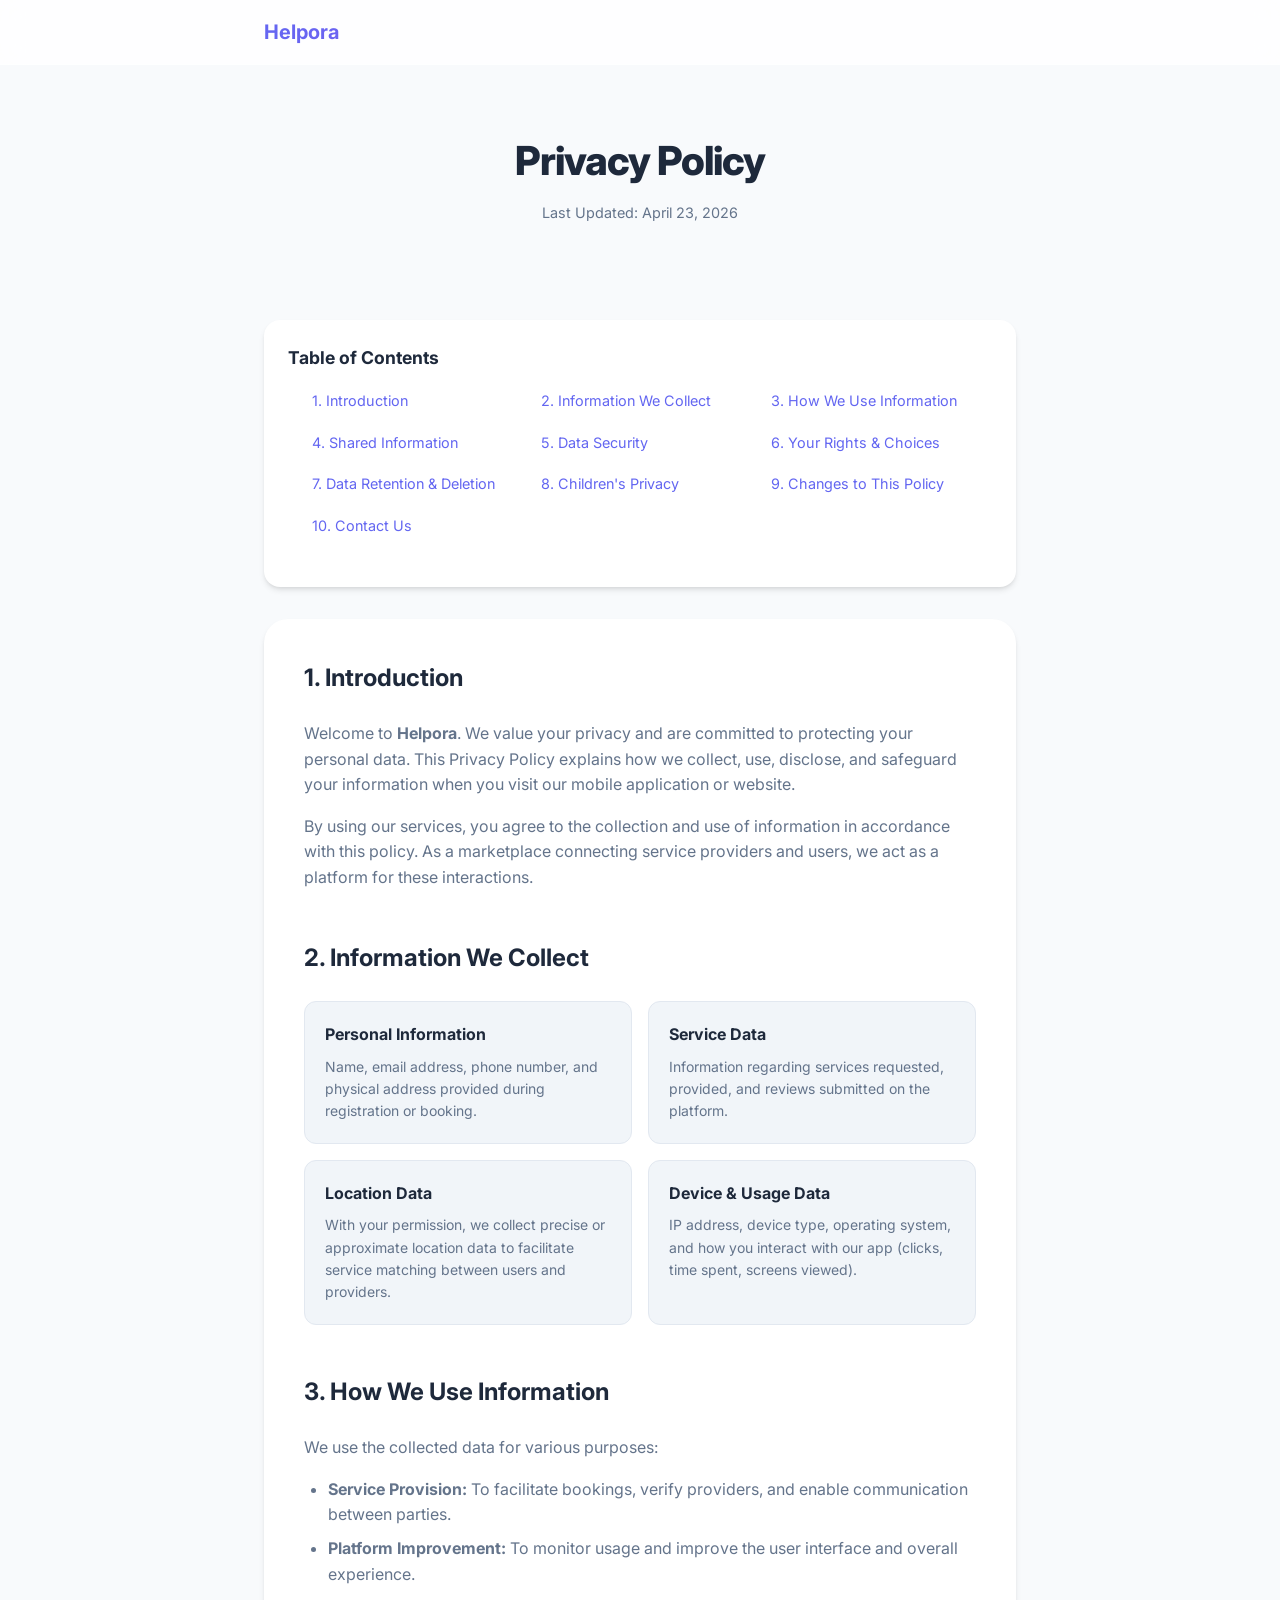
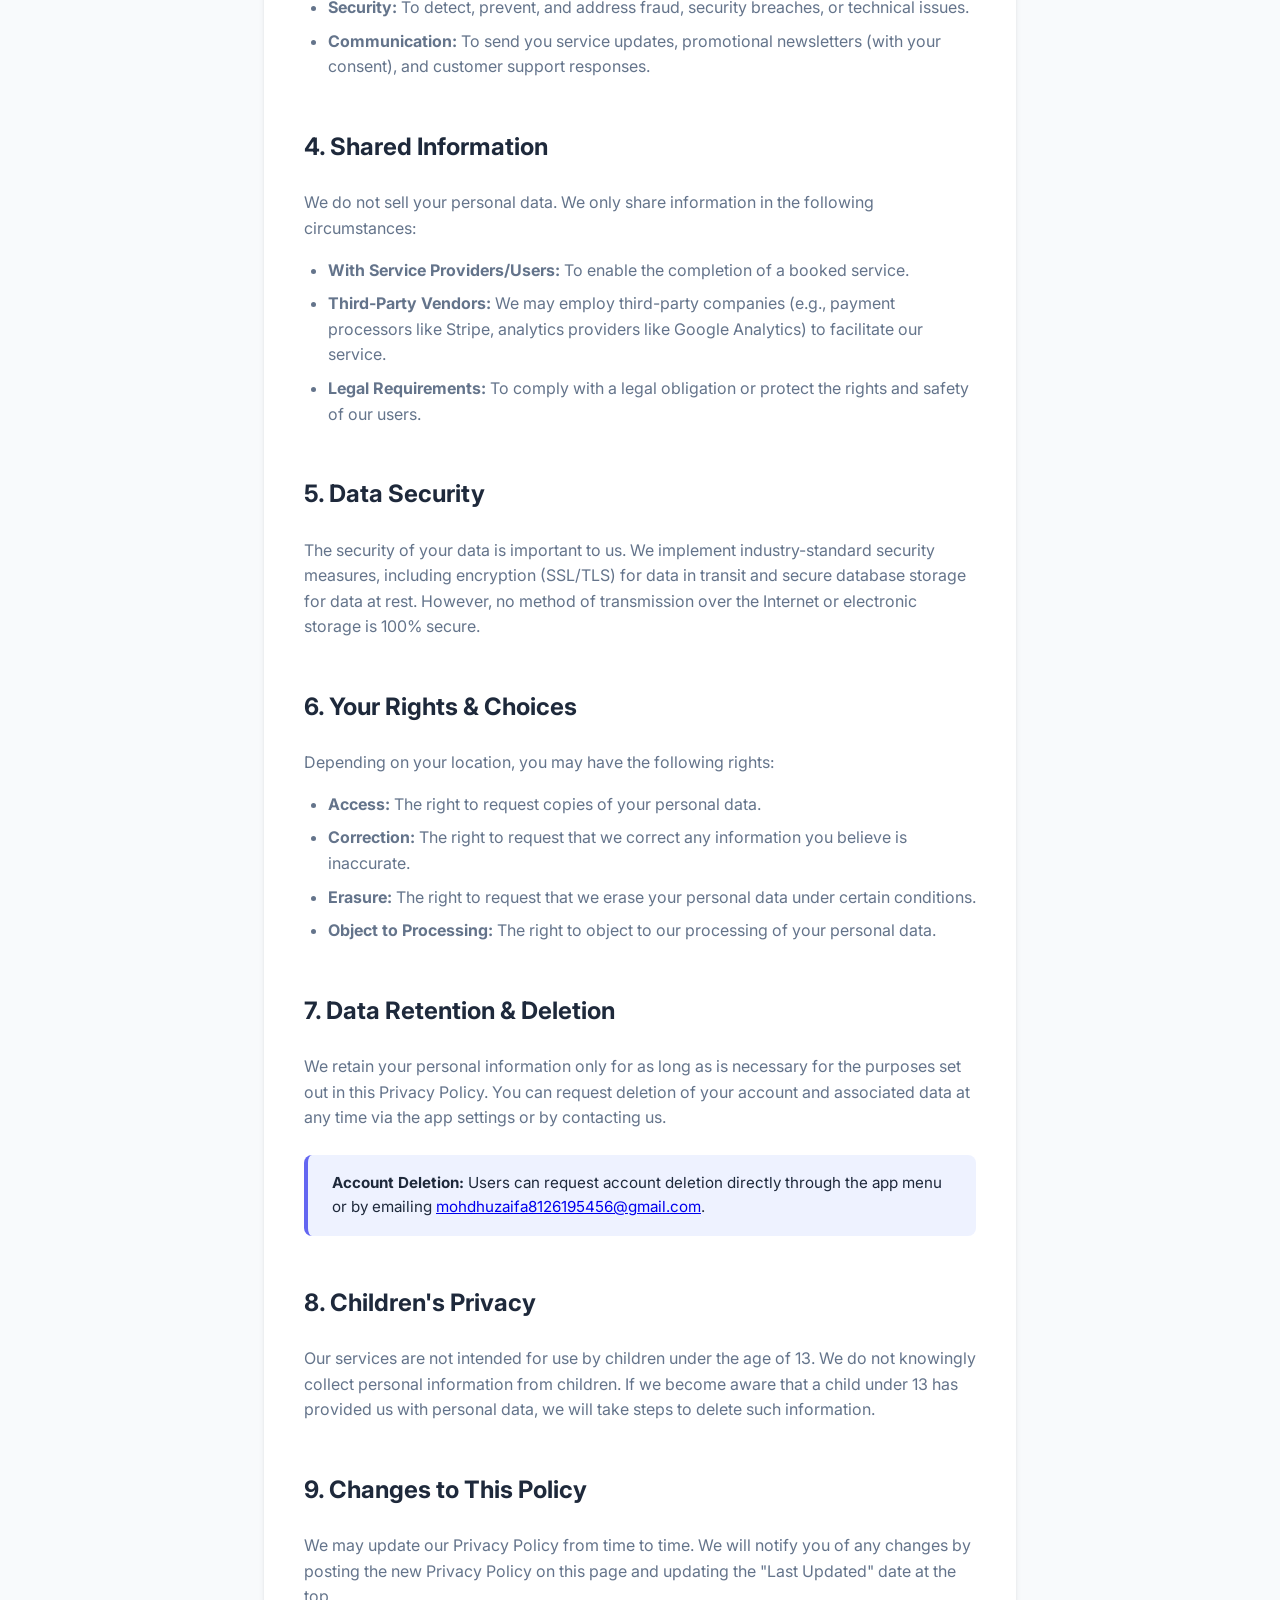
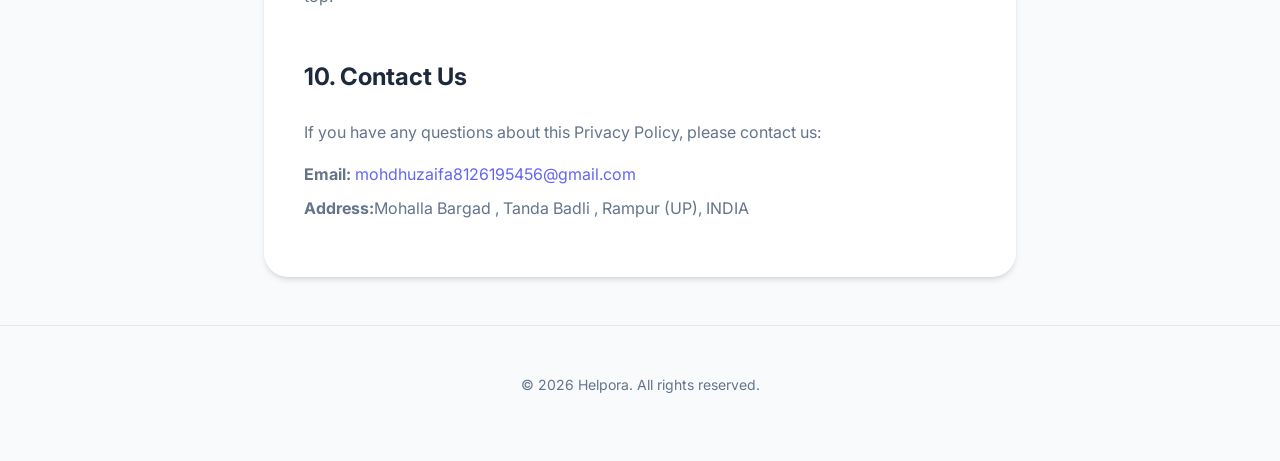
==== index.html @ 839c25ff "Privacy Policy Added" ====
<!DOCTYPE html>
<html lang="en">

<head>
    <meta charset="UTF-8">
    <meta name="viewport" content="width=device-width, initial-scale=1.0">
    <title>Privacy Policy | Helpora</title>
    <link rel="preconnect" href="https://fonts.googleapis.com">
    <link rel="preconnect" href="https://fonts.gstatic.com" crossorigin>
    <link href="https://fonts.googleapis.com/css2?family=Inter:wght@400;500;600;700&display=swap" rel="stylesheet">
    <link rel="stylesheet" href="style.css">
    <meta name="description"
        content="Privacy Policy for Helpora. Understand how we collect, use, and protect your data.">
</head>

<body>
    <header class="glass-header">
        <div class="container">
            <h1 class="logo">Helpora</h1>
        </div>
    </header>

    <main class="container">
        <section class="hero">
            <h1>Privacy Policy</h1>
            <p class="last-updated">Last Updated: April 23, 2026</p>
        </section>

        <nav class="toc">
            <h3>Table of Contents</h3>
            <ul>
                <li><a href="#introduction">1. Introduction</a></li>
                <li><a href="#info-collection">2. Information We Collect</a></li>
                <li><a href="#use-of-info">3. How We Use Information</a></li>
                <li><a href="#sharing-of-info">4. Shared Information</a></li>
                <li><a href="#data-security">5. Data Security</a></li>
                <li><a href="#user-rights">6. Your Rights & Choices</a></li>
                <li><a href="#data-retention">7. Data Retention & Deletion</a></li>
                <li><a href="#children">8. Children's Privacy</a></li>
                <li><a href="#changes">9. Changes to This Policy</a></li>
                <li><a href="#contact">10. Contact Us</a></li>
            </ul>
        </nav>

        <article class="content-box">
            <section id="introduction">
                <h2>1. Introduction</h2>
                <p>Welcome to <strong>Helpora</strong>. We value your privacy and are committed to
                    protecting your personal data. This Privacy Policy explains how we collect, use, disclose, and
                    safeguard your information when you visit our mobile application or website.</p>
                <p>By using our services, you agree to the collection and use of information in accordance with this
                    policy. As a marketplace connecting service providers and users, we act as a platform for these
                    interactions.</p>
            </section>

            <section id="info-collection">
                <h2>2. Information We Collect</h2>
                <div class="info-grid">
                    <div class="info-card">
                        <h3>Personal Information</h3>
                        <p>Name, email address, phone number, and physical address provided during registration or
                            booking.</p>
                    </div>
                    <div class="info-card">
                        <h3>Service Data</h3>
                        <p>Information regarding services requested, provided, and reviews submitted on the platform.
                        </p>
                    </div>
                    <div class="info-card">
                        <h3>Location Data</h3>
                        <p>With your permission, we collect precise or approximate location data to facilitate service
                            matching between users and providers.</p>
                    </div>
                    <div class="info-card">
                        <h3>Device & Usage Data</h3>
                        <p>IP address, device type, operating system, and how you interact with our app (clicks, time
                            spent, screens viewed).</p>
                    </div>
                </div>
            </section>

            <section id="use-of-info">
                <h2>3. How We Use Information</h2>
                <p>We use the collected data for various purposes:</p>
                <ul>
                    <li><strong>Service Provision:</strong> To facilitate bookings, verify providers, and enable
                        communication between parties.</li>
                    <li><strong>Platform Improvement:</strong> To monitor usage and improve the user interface and
                        overall experience.</li>
                    <li><strong>Security:</strong> To detect, prevent, and address fraud, security breaches, or
                        technical issues.</li>
                    <li><strong>Communication:</strong> To send you service updates, promotional newsletters (with your
                        consent), and customer support responses.</li>
                </ul>
            </section>

            <section id="sharing-of-info">
                <h2>4. Shared Information</h2>
                <p>We do not sell your personal data. We only share information in the following circumstances:</p>
                <ul>
                    <li><strong>With Service Providers/Users:</strong> To enable the completion of a booked service.
                    </li>
                    <li><strong>Third-Party Vendors:</strong> We may employ third-party companies (e.g., payment
                        processors like Stripe, analytics providers like Google Analytics) to facilitate our service.
                    </li>
                    <li><strong>Legal Requirements:</strong> To comply with a legal obligation or protect the rights and
                        safety of our users.</li>
                </ul>
            </section>

            <section id="data-security">
                <h2>5. Data Security</h2>
                <p>The security of your data is important to us. We implement industry-standard security measures,
                    including encryption (SSL/TLS) for data in transit and secure database storage for data at rest.
                    However, no method of transmission over the Internet or electronic storage is 100% secure.</p>
            </section>

            <section id="user-rights">
                <h2>6. Your Rights & Choices</h2>
                <p>Depending on your location, you may have the following rights:</p>
                <ul>
                    <li><strong>Access:</strong> The right to request copies of your personal data.</li>
                    <li><strong>Correction:</strong> The right to request that we correct any information you believe is
                        inaccurate.</li>
                    <li><strong>Erasure:</strong> The right to request that we erase your personal data under certain
                        conditions.</li>
                    <li><strong>Object to Processing:</strong> The right to object to our processing of your personal
                        data.</li>
                </ul>
            </section>

            <section id="data-retention">
                <h2>7. Data Retention & Deletion</h2>
                <p>We retain your personal information only for as long as is necessary for the purposes set out in this
                    Privacy Policy. You can request deletion of your account and associated data at any time via the app
                    settings or by contacting us.</p>
                <div class="callout">
                    <p><strong>Account Deletion:</strong> Users can request account deletion directly through the app
                        menu or by emailing <a
                            href="mailto:mohdhuzaifa8126195456@gmail.com">mohdhuzaifa8126195456@gmail.com</a>.</p>
                </div>
            </section>

            <section id="children">
                <h2>8. Children's Privacy</h2>
                <p>Our services are not intended for use by children under the age of 13. We do not knowingly collect
                    personal information from children. If we become aware that a child under 13 has provided us with
                    personal data, we will take steps to delete such information.</p>
            </section>

            <section id="changes">
                <h2>9. Changes to This Policy</h2>
                <p>We may update our Privacy Policy from time to time. We will notify you of any changes by posting the
                    new Privacy Policy on this page and updating the "Last Updated" date at the top.</p>
            </section>

            <section id="contact">
                <h2>10. Contact Us</h2>
                <p>If you have any questions about this Privacy Policy, please contact us:</p>
                <ul class="contact-list">
                    <li><strong>Email:</strong> <a
                            href="mailto:mohdhuzaifa8126195456@gmail.com">mohdhuzaifa8126195456@gmail.com</a></li>
                    <li><strong>Address:</strong>Mohalla Bargad , Tanda Badli , Rampur (UP), INDIA</li>
                </ul>
            </section>
        </article>
    </main>

    <footer>
        <div class="container">
            <p>&copy; 2026 Helpora. All rights reserved.</p>
        </div>
    </footer>
</body>

</html>
---- style.css ----
:root {
    --primary-color: #6366f1;
    --primary-hover: #4f46e5;
    --bg-color: #f8fafc;
    --text-main: #1e293b;
    --text-muted: #64748b;
    --glass-bg: rgba(255, 255, 255, 0.8);
    --glass-border: rgba(255, 255, 255, 0.3);
    --card-shadow: 0 4px 6px -1px rgba(0, 0, 0, 0.1), 0 2px 4px -2px rgba(0, 0, 0, 0.1);
    --accent-gradient: linear-gradient(135deg, #6366f1 0%, #a855f7 100%);
}

* {
    margin: 0;
    padding: 0;
    box-sizing: border-box;
}

body {
    font-family: 'Inter', sans-serif;
    background-color: var(--bg-color);
    color: var(--text-main);
    line-height: 1.6;
    -webkit-font-smoothing: antialiased;
}

.container {
    max-width: 800px;
    margin: 0 auto;
    padding: 0 1.5rem;
}

/* Header Styles */
.glass-header {
    position: sticky;
    top: 0;
    z-index: 100;
    background: var(--glass-bg);
    backdrop-filter: blur(12px);
    -webkit-backdrop-filter: blur(12px);
    border-bottom: 1px solid var(--glass-border);
    padding: 1rem 0;
}

.logo {
    font-size: 1.25rem;
    font-weight: 700;
    background: var(--accent-gradient);
    -webkit-background-clip: text;
    -webkit-text-fill-color: transparent;
}

/* Hero Section */
.hero {
    padding: 4rem 0 2rem;
    text-align: center;
}

.hero h1 {
    font-size: 2.5rem;
    font-weight: 800;
    letter-spacing: -0.025em;
    margin-bottom: 0.5rem;
}

.last-updated {
    color: var(--text-muted);
    font-size: 0.9rem;
}

/* TOC Styles */
.toc {
    background: white;
    padding: 1.5rem;
    border-radius: 1rem;
    margin-bottom: 2rem;
    box-shadow: var(--card-shadow);
}

.toc h3 {
    font-size: 1.1rem;
    margin-bottom: 1rem;
    color: var(--text-main);
}

.toc ul {
    list-style: none;
    display: grid;
    grid-template-columns: repeat(auto-fill, minmax(200px, 1fr));
    gap: 0.5rem;
}

.toc a {
    text-decoration: none;
    color: var(--primary-color);
    font-size: 0.9rem;
    transition: color 0.2s;
}

.toc a:hover {
    color: var(--primary-hover);
    text-decoration: underline;
}

/* Main Content Box */
.content-box {
    background: white;
    padding: 2.5rem;
    border-radius: 1.5rem;
    box-shadow: var(--card-shadow);
    margin-bottom: 3rem;
}

section {
    margin-bottom: 3rem;
}

section:last-child {
    margin-bottom: 0;
}

h2 {
    font-size: 1.5rem;
    font-weight: 700;
    margin-bottom: 1.5rem;
    color: var(--text-main);
    display: flex;
    align-items: center;
}

p {
    margin-bottom: 1rem;
    color: var(--text-muted);
}

ul {
    margin-bottom: 1rem;
    margin-left: 1.5rem;
    color: var(--text-muted);
}

li {
    margin-bottom: 0.5rem;
}

/* Info Grid */
.info-grid {
    display: grid;
    grid-template-columns: 1fr 1fr;
    gap: 1rem;
    margin-top: 1.5rem;
}

.info-card {
    background: #f1f5f9;
    padding: 1.25rem;
    border-radius: 0.75rem;
    border: 1px solid #e2e8f0;
}

.info-card h3 {
    font-size: 1rem;
    margin-bottom: 0.5rem;
    color: var(--text-main);
}

.info-card p {
    font-size: 0.875rem;
    margin-bottom: 0;
}

/* Callout */
.callout {
    background: #eef2ff;
    border-left: 4px solid var(--primary-color);
    padding: 1rem 1.5rem;
    border-radius: 0.5rem;
    margin-top: 1.5rem;
}

.callout p {
    margin-bottom: 0;
    color: var(--text-main);
    font-size: 0.95rem;
}

.contact-list {
    list-style: none;
    margin-left: 0;
}

.contact-list a {
    color: var(--primary-color);
    text-decoration: none;
}

/* Footer */
footer {
    text-align: center;
    padding: 3rem 0;
    border-top: 1px solid #e2e8f0;
}

footer p {
    font-size: 0.875rem;
}

/* Mobile First Adjustments */
@media (max-width: 640px) {
    .hero h1 {
        font-size: 2rem;
    }
    
    .content-box {
        padding: 1.5rem;
    }
    
    .info-grid {
        grid-template-columns: 1fr;
    }
    
    .hero {
        padding: 3rem 0 1.5rem;
    }

    .toc ul {
        grid-template-columns: 1fr;
    }
}
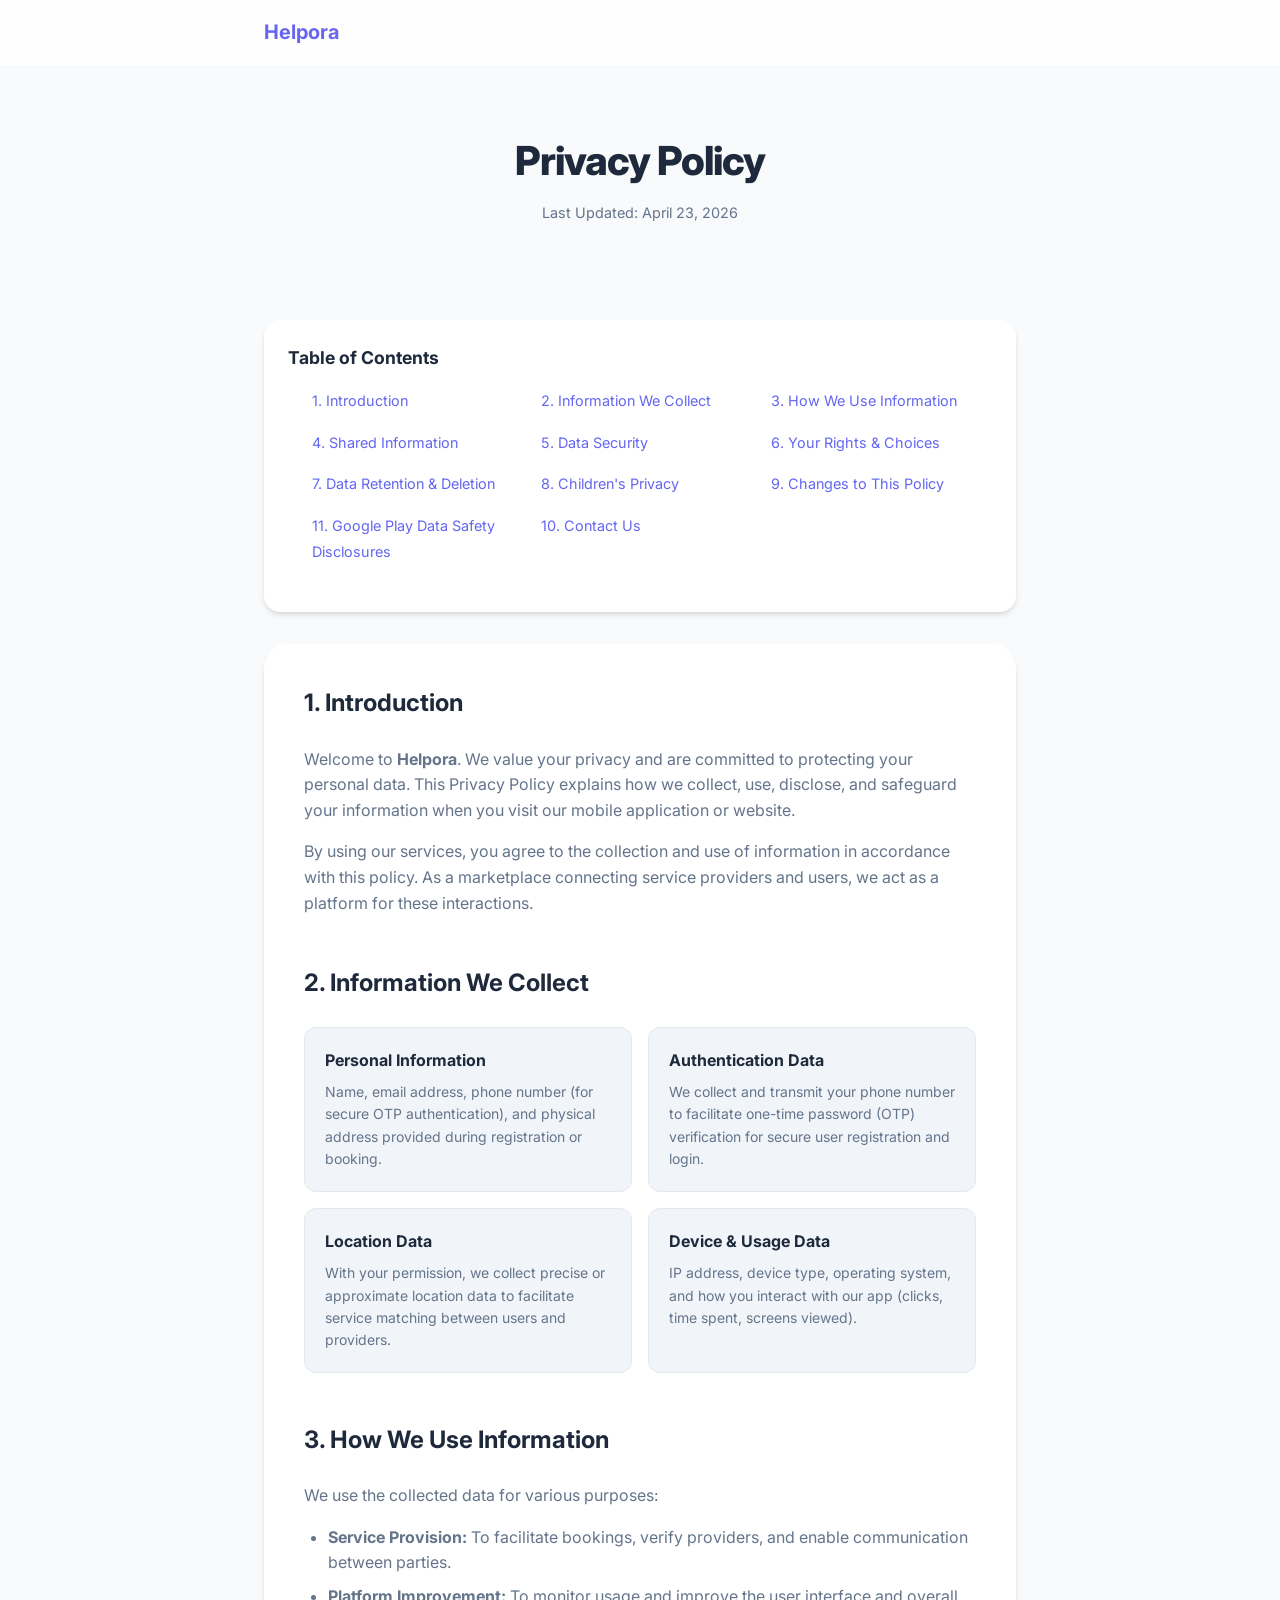
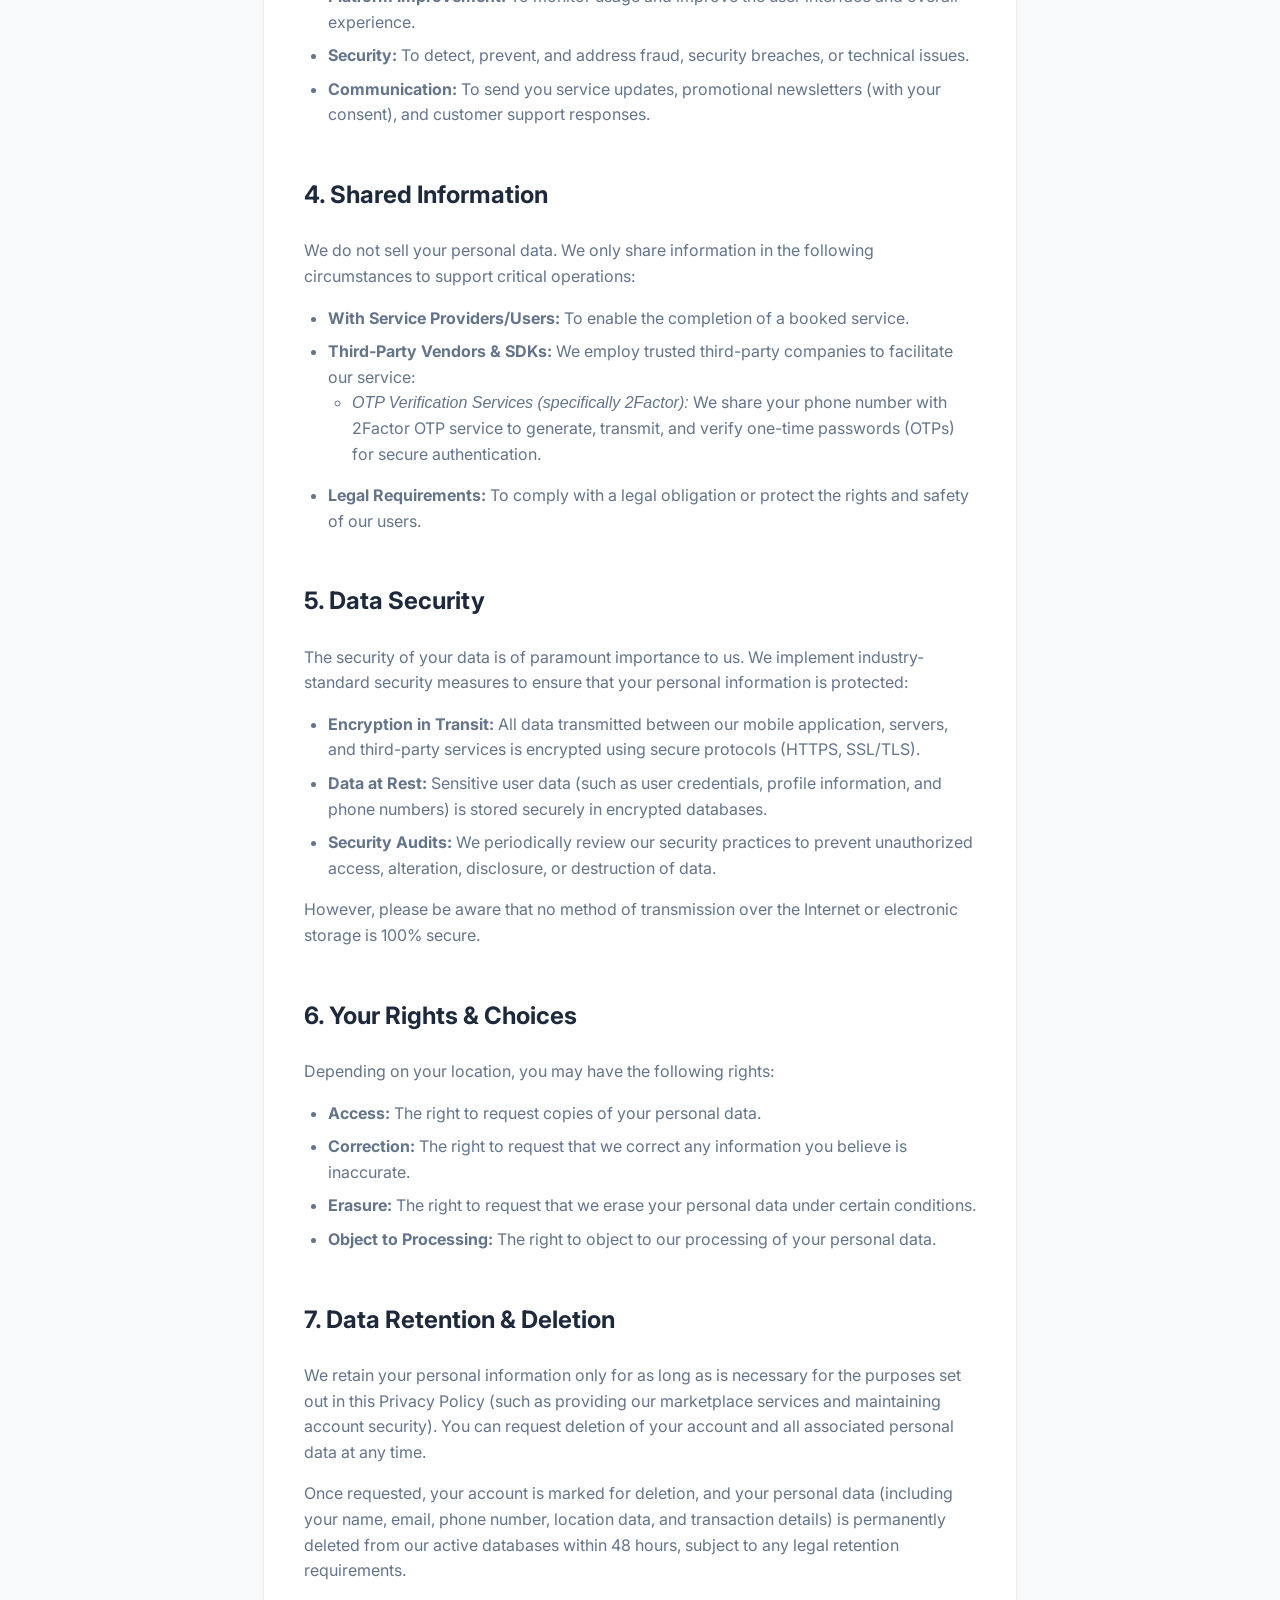
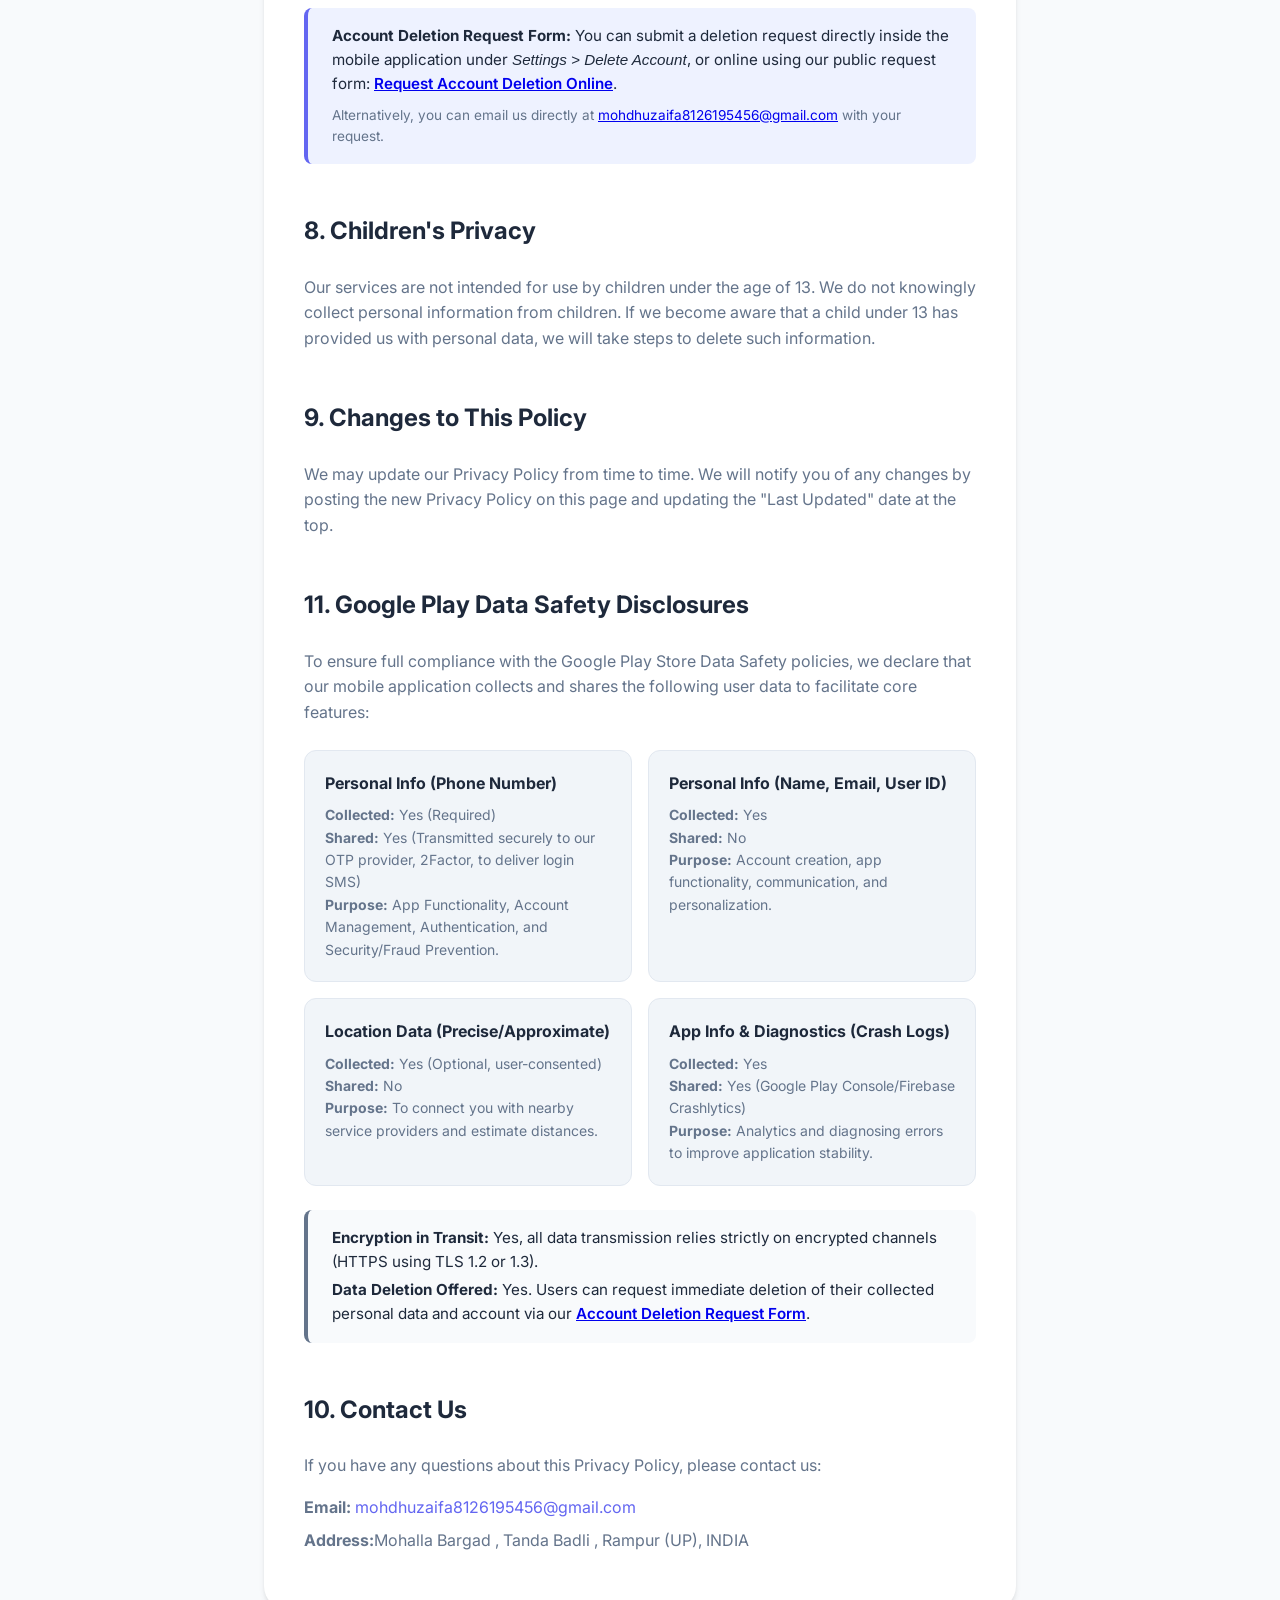
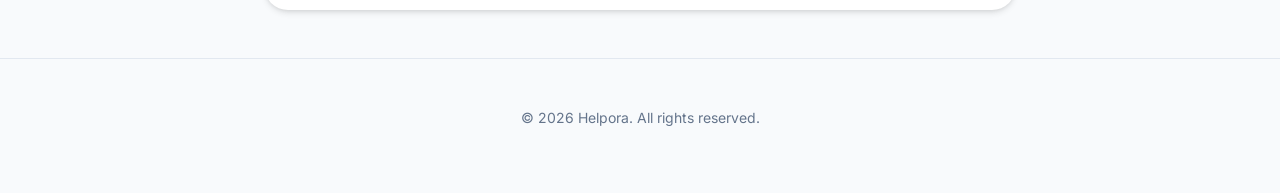
==== commit f485cf43: "added the delete account form" ====
--- a/index.html
+++ b/index.html
@@ -38,6 +38,7 @@
                 <li><a href="#data-retention">7. Data Retention & Deletion</a></li>
                 <li><a href="#children">8. Children's Privacy</a></li>
                 <li><a href="#changes">9. Changes to This Policy</a></li>
+                <li><a href="#data-safety-disclosures">11. Google Play Data Safety Disclosures</a></li>
                 <li><a href="#contact">10. Contact Us</a></li>
             </ul>
         </nav>
@@ -58,13 +59,14 @@
                 <div class="info-grid">
                     <div class="info-card">
                         <h3>Personal Information</h3>
-                        <p>Name, email address, phone number, and physical address provided during registration or
+                        <p>Name, email address, phone number (for secure OTP authentication), and physical address
+                            provided during registration or
                             booking.</p>
                     </div>
                     <div class="info-card">
-                        <h3>Service Data</h3>
-                        <p>Information regarding services requested, provided, and reviews submitted on the platform.
-                        </p>
+                        <h3>Authentication Data</h3>
+                        <p>We collect and transmit your phone number to facilitate one-time password (OTP) verification
+                            for secure user registration and login.</p>
                     </div>
                     <div class="info-card">
                         <h3>Location Data</h3>
@@ -96,12 +98,18 @@
 
             <section id="sharing-of-info">
                 <h2>4. Shared Information</h2>
-                <p>We do not sell your personal data. We only share information in the following circumstances:</p>
+                <p>We do not sell your personal data. We only share information in the following circumstances to
+                    support critical operations:</p>
                 <ul>
                     <li><strong>With Service Providers/Users:</strong> To enable the completion of a booked service.
                     </li>
-                    <li><strong>Third-Party Vendors:</strong> We may employ third-party companies (e.g., payment
-                        processors like Stripe, analytics providers like Google Analytics) to facilitate our service.
+                    <li><strong>Third-Party Vendors & SDKs:</strong> We employ trusted third-party companies to
+                        facilitate our service:
+                        <ul>
+                            <li><em>OTP Verification Services (specifically 2Factor):</em> We share your phone number
+                                with 2Factor OTP service to generate, transmit, and verify one-time passwords (OTPs) for
+                                secure authentication.</li>
+                        </ul>
                     </li>
                     <li><strong>Legal Requirements:</strong> To comply with a legal obligation or protect the rights and
                         safety of our users.</li>
@@ -110,9 +118,18 @@
 
             <section id="data-security">
                 <h2>5. Data Security</h2>
-                <p>The security of your data is important to us. We implement industry-standard security measures,
-                    including encryption (SSL/TLS) for data in transit and secure database storage for data at rest.
-                    However, no method of transmission over the Internet or electronic storage is 100% secure.</p>
+                <p>The security of your data is of paramount importance to us. We implement industry-standard security
+                    measures to ensure that your personal information is protected:</p>
+                <ul>
+                    <li><strong>Encryption in Transit:</strong> All data transmitted between our mobile application,
+                        servers, and third-party services is encrypted using secure protocols (HTTPS, SSL/TLS).</li>
+                    <li><strong>Data at Rest:</strong> Sensitive user data (such as user credentials, profile
+                        information, and phone numbers) is stored securely in encrypted databases.</li>
+                    <li><strong>Security Audits:</strong> We periodically review our security practices to prevent
+                        unauthorized access, alteration, disclosure, or destruction of data.</li>
+                </ul>
+                <p>However, please be aware that no method of transmission over the Internet or electronic storage is
+                    100% secure.</p>
             </section>
 
             <section id="user-rights">
@@ -132,12 +149,21 @@
             <section id="data-retention">
                 <h2>7. Data Retention & Deletion</h2>
                 <p>We retain your personal information only for as long as is necessary for the purposes set out in this
-                    Privacy Policy. You can request deletion of your account and associated data at any time via the app
-                    settings or by contacting us.</p>
+                    Privacy Policy (such as providing our marketplace services and maintaining account security). You
+                    can request deletion of your account and all associated personal data at any time.</p>
+                <p>Once requested, your account is marked for deletion, and your personal data (including your name,
+                    email, phone number, location data, and transaction details) is permanently deleted from our active
+                    databases within 48 hours, subject to any legal retention requirements.</p>
                 <div class="callout">
-                    <p><strong>Account Deletion:</strong> Users can request account deletion directly through the app
-                        menu or by emailing <a
-                            href="mailto:mohdhuzaifa8126195456@gmail.com">mohdhuzaifa8126195456@gmail.com</a>.</p>
+                    <p><strong>Account Deletion Request Form:</strong> You can submit a deletion request directly inside
+                        the mobile application under <em>Settings &gt; Delete Account</em>, or online using our public
+                        request form: <a href="delete-account.html"
+                            style="font-weight: 600; text-decoration: underline;">Request Account Deletion Online</a>.
+                    </p>
+                    <p style="margin-top: 0.5rem; font-size: 0.85rem; color: var(--text-muted);">Alternatively, you can
+                        email us directly at <a
+                            href="mailto:mohdhuzaifa8126195456@gmail.com">mohdhuzaifa8126195456@gmail.com</a> with your
+                        request.</p>
                 </div>
             </section>
 
@@ -152,6 +178,45 @@
                 <h2>9. Changes to This Policy</h2>
                 <p>We may update our Privacy Policy from time to time. We will notify you of any changes by posting the
                     new Privacy Policy on this page and updating the "Last Updated" date at the top.</p>
+            </section>
+
+            <section id="data-safety-disclosures">
+                <h2>11. Google Play Data Safety Disclosures</h2>
+                <p>To ensure full compliance with the Google Play Store Data Safety policies, we declare that our mobile
+                    application collects and shares the following user data to facilitate core features:</p>
+                <div class="info-grid">
+                    <div class="info-card">
+                        <h3>Personal Info (Phone Number)</h3>
+                        <p><strong>Collected:</strong> Yes (Required)<br><strong>Shared:</strong> Yes (Transmitted
+                            securely to our OTP provider, 2Factor, to deliver login SMS)<br><strong>Purpose:</strong>
+                            App Functionality, Account Management, Authentication, and Security/Fraud Prevention.</p>
+                    </div>
+                    <div class="info-card">
+                        <h3>Personal Info (Name, Email, User ID)</h3>
+                        <p><strong>Collected:</strong> Yes<br><strong>Shared:</strong> No<br><strong>Purpose:</strong>
+                            Account creation, app functionality, communication, and personalization.</p>
+                    </div>
+                    <div class="info-card">
+                        <h3>Location Data (Precise/Approximate)</h3>
+                        <p><strong>Collected:</strong> Yes (Optional, user-consented)<br><strong>Shared:</strong>
+                            No<br><strong>Purpose:</strong> To connect you with nearby service providers and estimate
+                            distances.</p>
+                    </div>
+                    <div class="info-card">
+                        <h3>App Info & Diagnostics (Crash Logs)</h3>
+                        <p><strong>Collected:</strong> Yes<br><strong>Shared:</strong> Yes (Google Play Console/Firebase
+                            Crashlytics)<br><strong>Purpose:</strong> Analytics and diagnosing errors to improve
+                            application stability.</p>
+                    </div>
+                </div>
+                <div class="callout" style="background: #f8fafc; border-left-color: #64748b;">
+                    <p><strong>Encryption in Transit:</strong> Yes, all data transmission relies strictly on encrypted
+                        channels (HTTPS using TLS 1.2 or 1.3).</p>
+                    <p style="margin-top: 0.25rem;"><strong>Data Deletion Offered:</strong> Yes. Users can request
+                        immediate deletion of their collected personal data and account via our <a
+                            href="delete-account.html" style="font-weight: 600; text-decoration: underline;">Account
+                            Deletion Request Form</a>.</p>
+                </div>
             </section>
 
             <section id="contact">
--- a/style.css
+++ b/style.css
@@ -227,3 +227,384 @@
         grid-template-columns: 1fr;
     }
 }
+
+/* --- Account Deletion Page Custom Styles --- */
+
+.back-link {
+    text-decoration: none;
+    color: var(--primary-color);
+    font-weight: 500;
+    font-size: 0.9rem;
+    transition: color 0.2s;
+}
+
+.back-link:hover {
+    color: var(--primary-hover);
+}
+
+.layout-grid {
+    display: grid;
+    grid-template-columns: 1.2fr 1fr;
+    gap: 2rem;
+    align-items: start;
+    margin-bottom: 3rem;
+}
+
+@media (max-width: 768px) {
+    .layout-grid {
+        grid-template-columns: 1fr;
+    }
+}
+
+.data-delete-list {
+    margin-left: 1.25rem;
+    margin-top: 1rem;
+}
+
+.data-delete-list li {
+    margin-bottom: 0.75rem;
+    font-size: 0.95rem;
+}
+
+.data-delete-list strong {
+    color: var(--text-main);
+}
+
+.form-container {
+    position: sticky;
+    top: 6rem;
+}
+
+.form-step {
+    display: none;
+}
+
+.form-step.active {
+    display: block;
+    animation: fadeIn 0.4s ease-out forwards;
+}
+
+@keyframes fadeIn {
+    from {
+        opacity: 0;
+        transform: translateY(10px);
+    }
+    to {
+        opacity: 1;
+        transform: translateY(0);
+    }
+}
+
+.input-group {
+    margin-bottom: 1.25rem;
+}
+
+.input-group label {
+    display: block;
+    font-weight: 600;
+    font-size: 0.875rem;
+    margin-bottom: 0.5rem;
+    color: var(--text-main);
+}
+
+.input-group input[type="text"],
+.input-group input[type="tel"],
+.input-group select {
+    width: 100%;
+    padding: 0.75rem 1rem;
+    border: 1px solid #cbd5e1;
+    border-radius: 0.5rem;
+    font-family: inherit;
+    font-size: 0.95rem;
+    color: var(--text-main);
+    background: #f8fafc;
+    transition: all 0.2s;
+}
+
+.input-group input:focus,
+.input-group select:focus {
+    outline: none;
+    border-color: var(--primary-color);
+    background: white;
+    box-shadow: 0 0 0 3px rgba(99, 102, 241, 0.15);
+}
+
+.phone-input-wrapper {
+    display: flex;
+    align-items: center;
+    border: 1px solid #cbd5e1;
+    border-radius: 0.5rem;
+    background: #f8fafc;
+    overflow: hidden;
+    transition: all 0.2s;
+}
+
+.phone-input-wrapper:focus-within {
+    border-color: var(--primary-color);
+    background: white;
+    box-shadow: 0 0 0 3px rgba(99, 102, 241, 0.15);
+}
+
+.phone-prefix {
+    padding: 0.75rem 1rem;
+    background: #e2e8f0;
+    color: var(--text-muted);
+    font-weight: 600;
+    font-size: 0.95rem;
+    border-right: 1px solid #cbd5e1;
+}
+
+.phone-input-wrapper input {
+    border: none !important;
+    background: transparent !important;
+    box-shadow: none !important;
+    padding: 0.75rem 1rem;
+    flex-grow: 1;
+}
+
+.input-helper {
+    display: block;
+    font-size: 0.75rem;
+    color: var(--text-muted);
+    margin-top: 0.35rem;
+}
+
+.checkbox-group {
+    display: flex;
+    align-items: flex-start;
+    gap: 0.5rem;
+    margin-bottom: 1.5rem;
+}
+
+.checkbox-group input[type="checkbox"] {
+    margin-top: 0.25rem;
+    width: 1rem;
+    height: 1rem;
+    accent-color: var(--primary-color);
+}
+
+.checkbox-group label {
+    font-size: 0.85rem;
+    color: var(--text-muted);
+    line-height: 1.4;
+}
+
+.checkbox-group strong {
+    color: var(--text-main);
+}
+
+.btn {
+    display: inline-flex;
+    justify-content: center;
+    align-items: center;
+    padding: 0.75rem 1.5rem;
+    border-radius: 0.5rem;
+    font-weight: 600;
+    font-size: 0.95rem;
+    cursor: pointer;
+    transition: all 0.2s;
+    border: none;
+    font-family: inherit;
+}
+
+.btn-block {
+    display: flex;
+    width: 100%;
+}
+
+.btn-primary {
+    background: var(--accent-gradient);
+    color: white;
+}
+
+.btn-primary:hover {
+    transform: translateY(-1px);
+    box-shadow: 0 4px 12px rgba(99, 102, 241, 0.3);
+}
+
+.btn-success {
+    background: linear-gradient(135deg, #10b981 0%, #059669 100%);
+    color: white;
+}
+
+.btn-success:hover {
+    transform: translateY(-1px);
+    box-shadow: 0 4px 12px rgba(16, 185, 129, 0.3);
+}
+
+.btn-text {
+    background: transparent;
+    color: var(--text-muted);
+}
+
+.btn-text:hover {
+    color: var(--text-main);
+}
+
+.otp-banner {
+    display: flex;
+    align-items: center;
+    gap: 0.75rem;
+    background: #eff6ff;
+    border: 1px solid #bfdbfe;
+    padding: 0.75rem 1rem;
+    border-radius: 0.5rem;
+    margin-bottom: 1.5rem;
+}
+
+.otp-banner p {
+    font-size: 0.85rem;
+    color: #1e40af;
+    margin-bottom: 0;
+}
+
+.otp-icon {
+    font-size: 1.25rem;
+}
+
+.mock-otp-helper {
+    margin-top: 0.75rem;
+    padding: 0.5rem;
+    background: #fffbeb;
+    border: 1px dashed #fcd34d;
+    border-radius: 0.375rem;
+    text-align: center;
+    font-size: 0.8rem;
+    color: #b45309;
+}
+
+.text-center {
+    text-align: center;
+}
+
+/* Success Checkmark Animation */
+.success-checkmark {
+    width: 80px;
+    height: 80px;
+    margin: 0 auto;
+}
+
+.success-checkmark .check-icon {
+    width: 80px;
+    height: 80px;
+    position: relative;
+    border-radius: 50%;
+    box-sizing: content-box;
+    border: 4px solid #4ebd93;
+}
+
+.success-checkmark .check-icon::before {
+    top: 3px;
+    left: -2px;
+    width: 30px;
+    transform-origin: 100% 50%;
+    border-radius: 100px 0 0 100px;
+}
+
+.success-checkmark .check-icon::after {
+    top: 0;
+    left: 30px;
+    width: 60px;
+    transform-origin: 0 50%;
+    border-radius: 0 100px 100px 0;
+    animation: rotateCircle 4.25s ease-in;
+}
+
+.success-checkmark .check-icon .icon-circle {
+    top: -4px;
+    left: -4px;
+    position: absolute;
+    box-sizing: content-box;
+    width: 80px;
+    height: 80px;
+    border-radius: 50%;
+    border: 4px solid rgba(78, 189, 147, 0.2);
+    z-index: 1;
+}
+
+.success-checkmark .check-icon .icon-fix {
+    top: 8px;
+    left: 28px;
+    width: 5px;
+    height: 54px;
+    position: absolute;
+    z-index: 1;
+    transform: rotate(-45deg);
+}
+
+.success-checkmark .check-icon .icon-line {
+    height: 5px;
+    background-color: #4ebd93;
+    display: block;
+    border-radius: 2px;
+    position: absolute;
+    z-index: 10;
+}
+
+.success-checkmark .check-icon .icon-line.line-tip {
+    top: 46px;
+    left: 14px;
+    width: 25px;
+    transform: rotate(45deg);
+    animation: icon-line-tip 0.75s;
+}
+
+.success-checkmark .check-icon .icon-line.line-long {
+    top: 38px;
+    right: 8px;
+    width: 47px;
+    transform: rotate(-45deg);
+    animation: icon-line-long 0.75s;
+}
+
+@keyframes icon-line-tip {
+    0% {
+        width: 0;
+        left: 1px;
+        top: 19px;
+    }
+    54% {
+        width: 0;
+        left: 1px;
+        top: 19px;
+    }
+    70% {
+        width: 50px;
+        left: -8px;
+        top: 37px;
+    }
+    84% {
+        width: 17px;
+        left: 21px;
+        top: 48px;
+    }
+    100% {
+        width: 25px;
+        left: 14px;
+        top: 46px;
+    }
+}
+
+@keyframes icon-line-long {
+    0% {
+        width: 0;
+        right: 46px;
+        top: 54px;
+    }
+    65% {
+        width: 0;
+        right: 46px;
+        top: 54px;
+    }
+    84% {
+        width: 55px;
+        right: 0px;
+        top: 35px;
+    }
+    100% {
+        width: 47px;
+        right: 8px;
+        top: 38px;
+    }
+}
+
